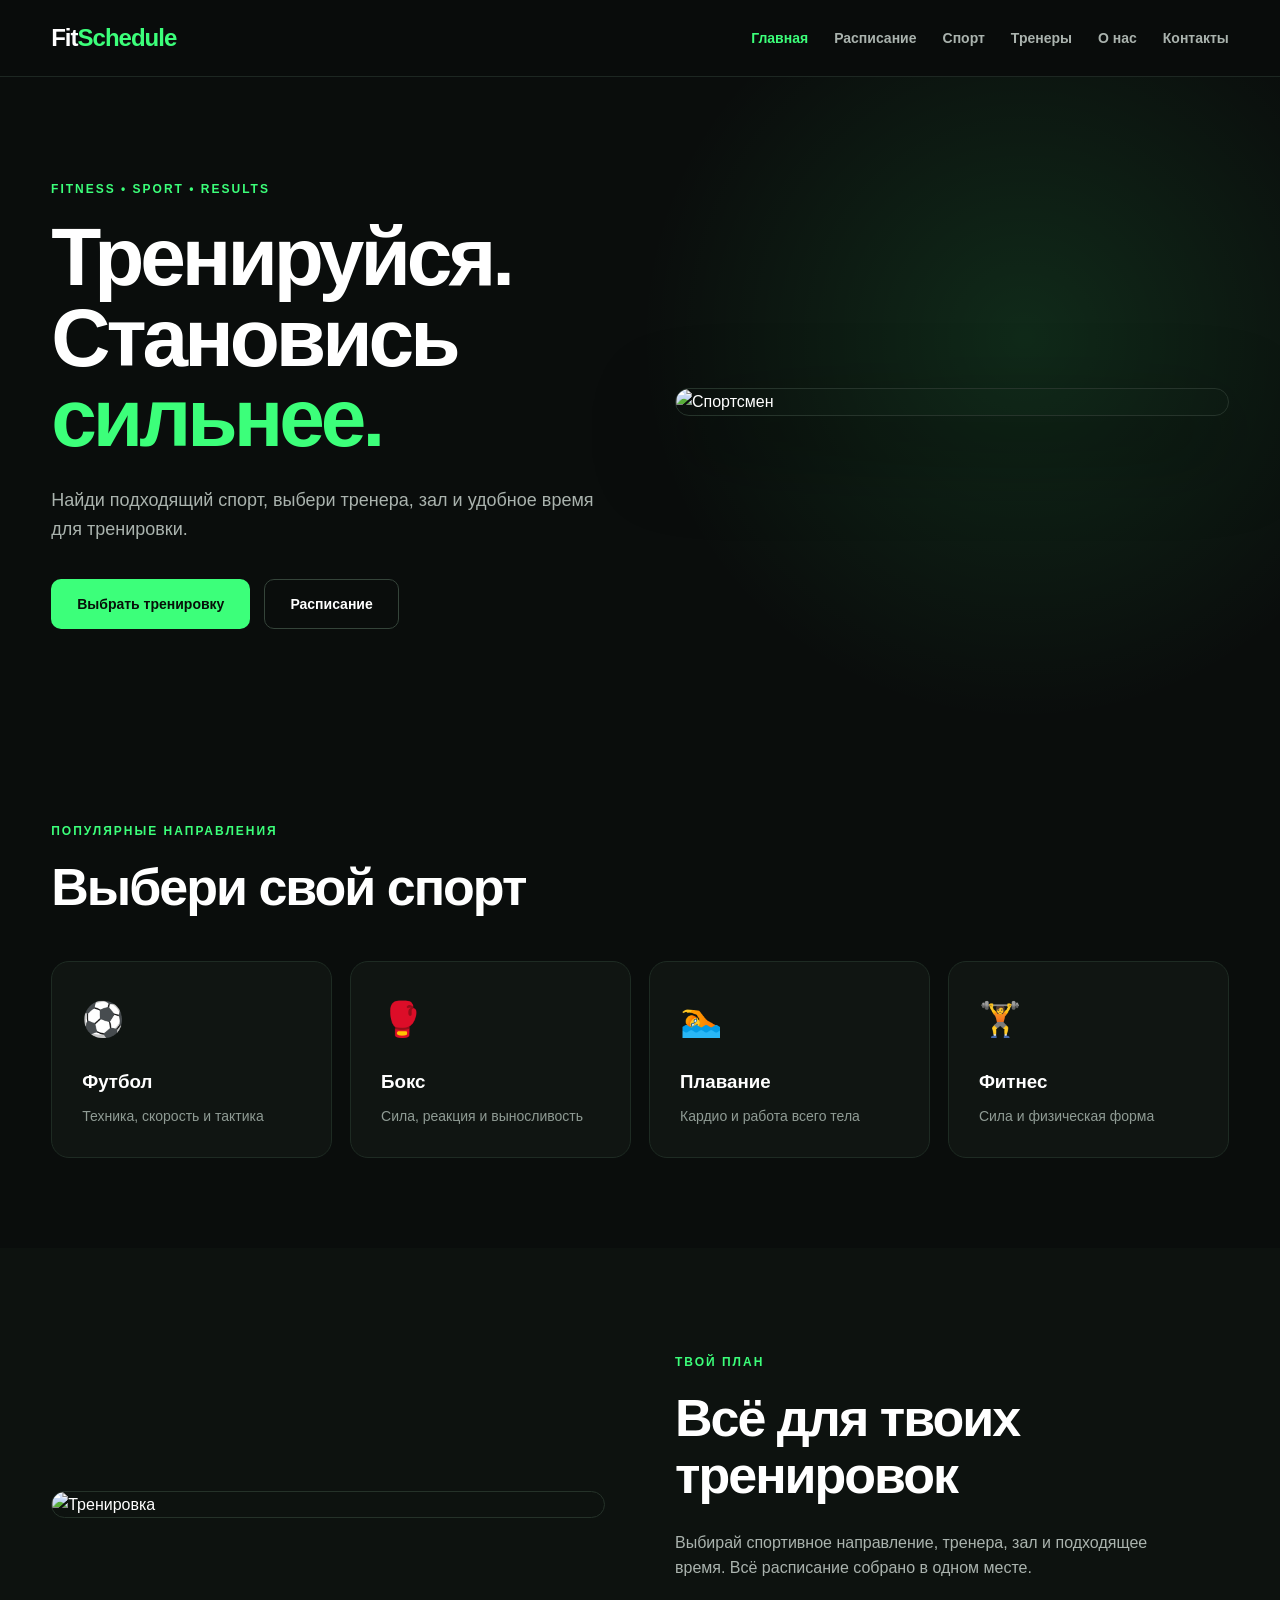
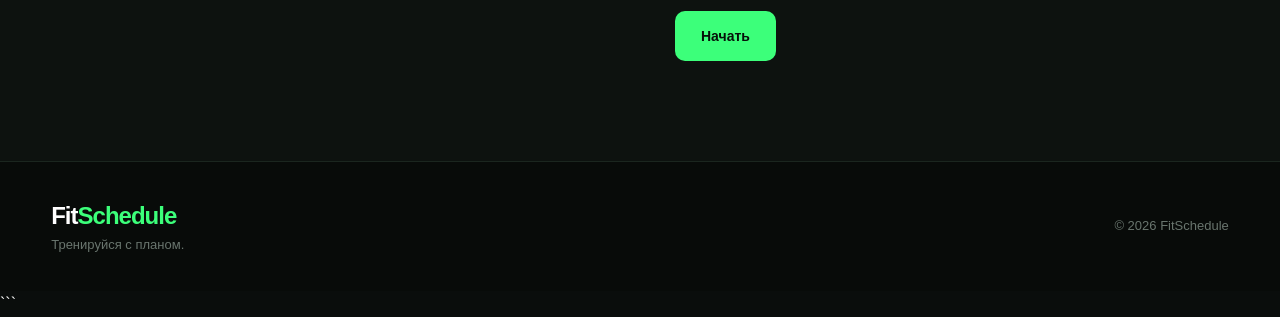
==== index.html @ cc8d7b60 "fibsv" ====
<!DOCTYPE html>
<html lang="ru">

<head>
    <meta charset="UTF-8">
    <meta name="viewport" content="width=device-width, initial-scale=1.0">

    <title>FitSchedule — Главная</title>

    <link rel="stylesheet" href="./style.css">
</head>

<body>

<header class="header">
    <div class="container nav">

        <a href="index.html" class="logo">
            Fit<span>Schedule</span>
        </a>

        <nav class="menu">
            <a href="./index.html" class="active">Главная</a>
            <a href="./schedule.html">Расписание</a>
            <a href="./sports.html">Спорт</a>
            <a href="./trainers.html">Тренеры</a>
            <a href="./about.html">О нас</a>
            <a href="./contact.html">Контакты</a>
        </nav>

    </div>
</header>


<main>

    <!-- Главный экран -->
    <section class="hero">
        <div class="container hero-content">

            <div class="hero-text">

                <p class="badge">FITNESS • SPORT • RESULTS</p>

                <h1>
                    Тренируйся.<br>
                    Становись <span>сильнее.</span>
                </h1>

                <p class="hero-description">
                    Найди подходящий спорт, выбери тренера,
                    зал и удобное время для тренировки.
                </p>

                <div class="buttons">
                    <a href="./sports.html" class="btn btn-primary">
                        Выбрать тренировку
                    </a>

                    <a href="./schedule.html" class="btn btn-secondary">
                        Расписание
                    </a>
                </div>

            </div>

            <div class="hero-image">
                <!-- Фотография -->
                <img src="https://picsum.photos/seed/athlete1/600/400"
                     alt="Спортсмен">
            </div>

        </div>
    </section>


    <!-- Популярные направления -->
    <section class="section">

        <div class="container">

            <div class="section-title">
                <p class="badge">ПОПУЛЯРНЫЕ НАПРАВЛЕНИЯ</p>
                <h2>Выбери свой спорт</h2>
            </div>

            <div class="sport-grid">

                <a href="sports.html" class="sport-card">
                    <span>⚽</span>
                    <h3>Футбол</h3>
                    <p>Техника, скорость и тактика</p>
                </a>

                <a href="./sports.html" class="sport-card">
                    <span>🥊</span>
                    <h3>Бокс</h3>
                    <p>Сила, реакция и выносливость</p>
                </a>

                <a href="./sports.html" class="sport-card">
                    <span>🏊</span>
                    <h3>Плавание</h3>
                    <p>Кардио и работа всего тела</p>
                </a>

                <a href="./sports.html" class="sport-card">
                    <span>🏋️</span>
                    <h3>Фитнес</h3>
                    <p>Сила и физическая форма</p>
                </a>

            </div>

        </div>

    </section>


    <!-- Информационный блок -->
    <section class="image-section">

        <div class="container image-section-content">

            <img src="https://picsum.photos/seed/training2/600/400"
                 alt="Тренировка">

            <div>
                <p class="badge">ТВОЙ ПЛАН</p>

                <h2>
                    Всё для твоих тренировок
                </h2>

                <p>
                    Выбирай спортивное направление, тренера,
                    зал и подходящее время. Всё расписание
                    собрано в одном месте.
                </p>

                <a href="./sports.html" class="btn btn-primary">
                    Начать
                </a>
            </div>

        </div>

    </section>

</main>


<footer class="footer">

    <div class="container footer-content">

        <div>
            <a href="./index.html" class="logo">
                Fit<span>Schedule</span>
            </a>

            <p>
                Тренируйся с планом.
            </p>
        </div>

        <p>© 2026 FitSchedule</p>

    </div>

</footer>

</body>
</html>
```
---- style.css ----
/* =========================================
   ОСНОВНЫЕ НАСТРОЙКИ
   ========================================= */

* {
    margin: 0;
    padding: 0;
    box-sizing: border-box;
}

html {
    scroll-behavior: smooth;
}

body {
    font-family: Arial, Helvetica, sans-serif;

    background: #0a0d0c;
    color: #ffffff;

    line-height: 1.6;

    overflow-x: hidden;
}


/* =========================================
   ОБЩИЕ КЛАССЫ
   ========================================= */

.container {
    width: min(1180px, 92%);
    margin: 0 auto;
}

a {
    color: inherit;
    text-decoration: none;
}

img {
    max-width: 100%;
    display: block;
}

.section {
    padding: 90px 0;
}


/* =========================================
   HEADER
   ========================================= */

.header {
    position: sticky;
    top: 0;
    z-index: 100;

    background: rgba(10, 13, 12, 0.94);

    border-bottom: 1px solid #1d2722;

    backdrop-filter: blur(12px);
}

.nav {
    min-height: 76px;

    display: flex;
    align-items: center;
    justify-content: space-between;

    gap: 30px;
}

.logo {
    font-size: 24px;
    font-weight: 800;

    letter-spacing: -1px;

    white-space: nowrap;
}

.logo span {
    color: #3cff7a;
}

.menu {
    display: flex;
    align-items: center;

    gap: 26px;
}

.menu a {
    color: #aab3ae;

    font-size: 14px;
    font-weight: 600;

    transition:
        color 0.3s ease,
        transform 0.3s ease;
}

.menu a:hover,
.menu a.active {
    color: #3cff7a;
}

.menu a:hover {
    transform: translateY(-2px);
}


/* =========================================
   HERO
   ========================================= */

.hero {
    min-height: 650px;

    display: flex;
    align-items: center;

    background:
        radial-gradient(
            circle at 80% 40%,
            rgba(60, 255, 122, 0.12),
            transparent 35%
        );
}

.hero-content {
    display: grid;
    grid-template-columns: 1fr 1fr;

    gap: 70px;

    align-items: center;
}

.hero-text {
    animation: fadeUp 0.8s ease forwards;
}

.badge {
    display: inline-block;

    margin-bottom: 18px;

    color: #3cff7a;

    font-size: 12px;
    font-weight: 800;

    letter-spacing: 2px;
}

.hero h1 {
    font-size: clamp(48px, 7vw, 82px);

    line-height: 0.98;

    letter-spacing: -4px;

    margin-bottom: 28px;
}

.hero h1 span {
    color: #3cff7a;
}

.hero-description {
    max-width: 550px;

    color: #aab3ae;

    font-size: 18px;

    margin-bottom: 35px;
}

.hero-image {
    animation: fadeIn 1s ease forwards;
}

.hero-image img {
    width: 100%;

    border-radius: 24px;

    border: 1px solid #26342b;

    box-shadow:
        0 30px 80px rgba(0, 0, 0, 0.5);
}


/* =========================================
   BUTTONS
   ========================================= */

.buttons {
    display: flex;

    flex-wrap: wrap;

    gap: 14px;
}

.btn {
    display: inline-flex;

    align-items: center;
    justify-content: center;

    min-height: 50px;

    padding: 0 25px;

    border-radius: 10px;

    font-size: 14px;
    font-weight: 800;

    border: 1px solid transparent;

    transition:
        transform 0.3s ease,
        box-shadow 0.3s ease,
        background 0.3s ease;
}

.btn:hover {
    transform: translateY(-4px);

    box-shadow: 0 12px 30px rgba(60, 255, 122, 0.18);
}

.btn-primary {
    background: #3cff7a;
    color: #071009;
}

.btn-primary:hover {
    background: #65ff94;
}

.btn-secondary {
    background: transparent;

    border-color: #35443a;

    color: #ffffff;
}

.btn-secondary:hover {
    border-color: #3cff7a;
    color: #3cff7a;
}


/* =========================================
   ЗАГОЛОВКИ СЕКЦИЙ
   ========================================= */

.section-title {
    margin-bottom: 45px;
}

.section-title h2,
.image-section h2 {
    font-size: clamp(32px, 5vw, 52px);

    line-height: 1.1;

    letter-spacing: -2px;
}


/* =========================================
   КАРТОЧКИ СПОРТА
   ========================================= */

.sport-grid {
    display: grid;

    grid-template-columns:
        repeat(4, 1fr);

    gap: 18px;
}

.sport-card {
    padding: 30px;

    min-height: 190px;

    background: #101512;

    border: 1px solid #1e2b23;

    border-radius: 18px;

    transition:
        transform 0.3s ease,
        border-color 0.3s ease,
        background 0.3s ease;
}

.sport-card:hover {
    transform: translateY(-7px);

    border-color: #3cff7a;

    background: #121b16;
}

.sport-card span {
    font-size: 34px;

    display: block;

    margin-bottom: 20px;
}

.sport-card h3 {
    margin-bottom: 8px;
}

.sport-card p {
    color: #8f9b94;

    font-size: 14px;
}


/* =========================================
   IMAGE SECTION
   ========================================= */

.image-section {
    padding: 100px 0;

    background: #0d120f;
}

.image-section-content {
    display: grid;

    grid-template-columns: 1fr 1fr;

    gap: 70px;

    align-items: center;
}

.image-section img {
    width: 100%;

    border-radius: 22px;

    border: 1px solid #253229;
}

.image-section p:not(.badge) {
    color: #aab3ae;

    margin: 25px 0 30px;

    max-width: 520px;
}


/* =========================================
   PAGE HEADER
   ========================================= */

.page-header {
    padding: 100px 0 70px;

    background:
        radial-gradient(
            circle at 70% 50%,
            rgba(60, 255, 122, 0.08),
            transparent 35%
        );
}

.page-header h1 {
    font-size: clamp(42px, 6vw, 70px);

    line-height: 1;

    letter-spacing: -3px;

    margin-bottom: 20px;
}

.page-header p:not(.badge) {
    color: #929d96;

    font-size: 17px;
}


/* =========================================
   РАСПИСАНИЕ
   ========================================= */

.schedule {
    display: flex;

    flex-direction: column;

    gap: 22px;
}

.day {
    background: #101512;

    border: 1px solid #202c25;

    border-radius: 18px;

    overflow: hidden;
}

.day-header {
    padding: 22px 26px;

    display: flex;

    justify-content: space-between;

    align-items: center;

    border-bottom: 1px solid #202c25;
}

.day-header span {
    color: #76827b;

    font-size: 13px;
}

.training {
    display: flex;

    justify-content: space-between;

    align-items: center;

    gap: 20px;

    padding: 23px 26px;

    border-bottom: 1px solid #1a241e;

    transition: background 0.3s ease;
}

.training:last-child {
    border-bottom: none;
}

.training:hover {
    background: #141b17;
}

.training h3 {
    margin: 5px 0;
}

.training p {
    color: #7f8b84;

    font-size: 13px;
}

.time {
    color: #3cff7a;

    font-size: 13px;

    font-weight: 800;
}

.tag {
    padding: 7px 12px;

    border-radius: 20px;

    background: #18241c;

    color: #3cff7a;

    font-size: 12px;

    white-space: nowrap;
}


/* =========================================
   БОЛЬШАЯ СЕТКА СПОРТОВ
   ========================================= */

.sport-large-grid {
    display: grid;

    grid-template-columns:
        repeat(3, 1fr);

    gap: 24px;
}

.sport-item {
    overflow: hidden;

    background: #101512;

    border: 1px solid #202c25;

    border-radius: 20px;

    transition:
        transform 0.35s ease,
        border-color 0.35s ease;
}

.sport-item:hover {
    transform: translateY(-8px);

    border-color: #3cff7a;
}

.sport-item img {
    width: 100%;

    height: 220px;

    object-fit: cover;

    transition: transform 0.5s ease;
}

.sport-item:hover img {
    transform: scale(1.05);
}

.sport-item-content {
    padding: 25px;
}

.sport-category {
    color: #3cff7a;

    font-size: 10px;

    font-weight: 800;

    letter-spacing: 1.5px;
}

.sport-item h2 {
    margin: 8px 0;
}

.sport-item p {
    color: #8e9992;

    font-size: 14px;

    margin-bottom: 20px;
}

.small-link {
    color: #3cff7a;

    font-size: 13px;

    font-weight: 800;

    transition: padding-left 0.3s ease;
}

.small-link:hover {
    padding-left: 6px;
}


/* =========================================
   ТРЕНЕРЫ
   ========================================= */

.trainer-grid {
    display: grid;

    grid-template-columns:
        repeat(4, 1fr);

    gap: 20px;
}

.trainer-card {
    background: #101512;

    border: 1px solid #202c25;

    border-radius: 18px;

    overflow: hidden;

    transition:
        transform 0.3s ease,
        border-color 0.3s ease;
}

.trainer-card:hover {
    transform: translateY(-7px);

    border-color: #3cff7a;
}

.trainer-card img {
    width: 100%;

    aspect-ratio: 1 / 1;

    object-fit: cover;
}

.trainer-info {
    padding: 20px;
}

.trainer-info h2 {
    font-size: 18px;

    margin-bottom: 6px;
}

.trainer-info p {
    color: #89958e;

    font-size: 13px;

    margin-bottom: 10px;
}

.trainer-info span {
    color: #3cff7a;

    font-size: 12px;

    font-weight: 700;
}


/* =========================================
   СТАТИСТИКА
   ========================================= */

.stats {
    display: grid;

    grid-template-columns:
        repeat(4, 1fr);

    gap: 20px;
}

.stat {
    padding: 30px;

    text-align: center;

    background: #101512;

    border: 1px solid #202c25;

    border-radius: 16px;
}

.stat strong {
    display: block;

    color: #3cff7a;

    font-size: 40px;

    margin-bottom: 5px;
}

.stat span {
    color: #89958e;

    font-size: 13px;
}


/* =========================================
   КОНТАКТЫ
   ========================================= */

.contact-grid {
    display: grid;

    grid-template-columns: 1fr 1fr;

    gap: 70px;
}

.contact-item {
    display: flex;

    align-items: center;

    gap: 18px;

    padding: 20px 0;

    border-bottom: 1px solid #202c25;
}

.contact-item > span {
    font-size: 25px;
}

.contact-item h3 {
    font-size: 16px;
}

.contact-item p {
    color: #89958e;

    font-size: 14px;
}


/* =========================================
   ФОРМА
   ========================================= */

.contact-form {
    display: flex;

    flex-direction: column;

    gap: 10px;

    padding: 30px;

    background: #101512;

    border: 1px solid #202c25;

    border-radius: 18px;
}

.contact-form label {
    color: #aeb8b2;

    font-size: 13px;

    margin-top: 8px;
}

.contact-form input,
.contact-form textarea {
    width: 100%;

    padding: 14px 16px;

    background: #0a0d0c;

    color: #ffffff;

    border: 1px solid #29372e;

    border-radius: 9px;

    outline: none;

    font-family: inherit;

    transition: border-color 0.3s ease;
}

.contact-form input:focus,
.contact-form textarea:focus {
    border-color: #3cff7a;
}

.contact-form textarea {
    resize: vertical;

    margin-bottom: 15px;
}


/* =========================================
   FOOTER
   ========================================= */

.footer {
    padding: 35px 0;

    background: #080b09;

    border-top: 1px solid #1b261f;
}

.footer-content {
    display: flex;

    justify-content: space-between;

    align-items: center;

    gap: 20px;
}

.footer p {
    color: #69756e;

    font-size: 13px;
}

.footer a:not(.logo) {
    color: #3cff7a;

    font-size: 13px;
}


/* =========================================
   АНИМАЦИИ
   ========================================= */

@keyframes fadeUp {

    from {
        opacity: 0;
        transform: translateY(25px);
    }

    to {
        opacity: 1;
        transform: translateY(0);
    }

}

@keyframes fadeIn {

    from {
        opacity: 0;
        transform: scale(0.97);
    }

    to {
        opacity: 1;
        transform: scale(1);
    }

}


/* Все основные блоки мягко появляются
   при открытии страницы */

main {
    animation: fadeIn 0.6s ease;
}


/* =========================================
   АДАПТАЦИЯ ДЛЯ ПЛАНШЕТОВ
   ========================================= */

@media (max-width: 1000px) {

    .menu {
        gap: 14px;
    }

    .menu a {
        font-size: 12px;
    }

    .sport-grid {
        grid-template-columns:
            repeat(2, 1fr);
    }

    .sport-large-grid {
        grid-template-columns:
            repeat(2, 1fr);
    }

    .trainer-grid {
        grid-template-columns:
            repeat(2, 1fr);
    }

    .stats {
        grid-template-columns:
            repeat(2, 1fr);
    }

}


/* =========================================
   АДАПТАЦИЯ ДЛЯ ТЕЛЕФОНОВ
   ========================================= */

@media (max-width: 700px) {

    .header {
        position: relative;
    }

    .nav {
        padding: 18px 0;

        flex-direction: column;

        align-items: flex-start;
    }

    .menu {
        width: 100%;

        display: flex;

        flex-wrap: wrap;

        gap: 12px 18px;
    }

    .hero {
        padding: 70px 0;
    }

    .hero-content {
        grid-template-columns: 1fr;

        gap: 45px;
    }

    .hero h1 {
        font-size: 50px;

        letter-spacing: -3px;
    }

    .hero-description {
        font-size: 16px;
    }

    .section {
        padding: 65px 0;
    }

    .image-section {
        padding: 65px 0;
    }

    .image-section-content {
        grid-template-columns: 1fr;

        gap: 40px;
    }

    .sport-grid,
    .sport-large-grid,
    .trainer-grid {
        grid-template-columns: 1fr;
    }

    .stats {
        grid-template-columns: 1fr 1fr;
    }

    .day-header {
        align-items: flex-start;

        flex-direction: column;

        gap: 5px;
    }

    .training {
        align-items: flex-start;

        flex-direction: column;
    }

    .contact-grid {
        grid-template-columns: 1fr;

        gap: 45px;
    }

    .footer-content {
        align-items: flex-start;

        flex-direction: column;
    }

}


/* =========================================
   МАЛЕНЬКИЕ ТЕЛЕФОНЫ
   ========================================= */

@media (max-width: 450px) {

    .hero h1 {
        font-size: 42px;
    }

    .buttons {
        flex-direction: column;
    }

    .btn {
        width: 100%;
    }

    .stats {
        grid-template-columns: 1fr;
    }

    .page-header {
        padding: 70px 0 50px;
    }

}
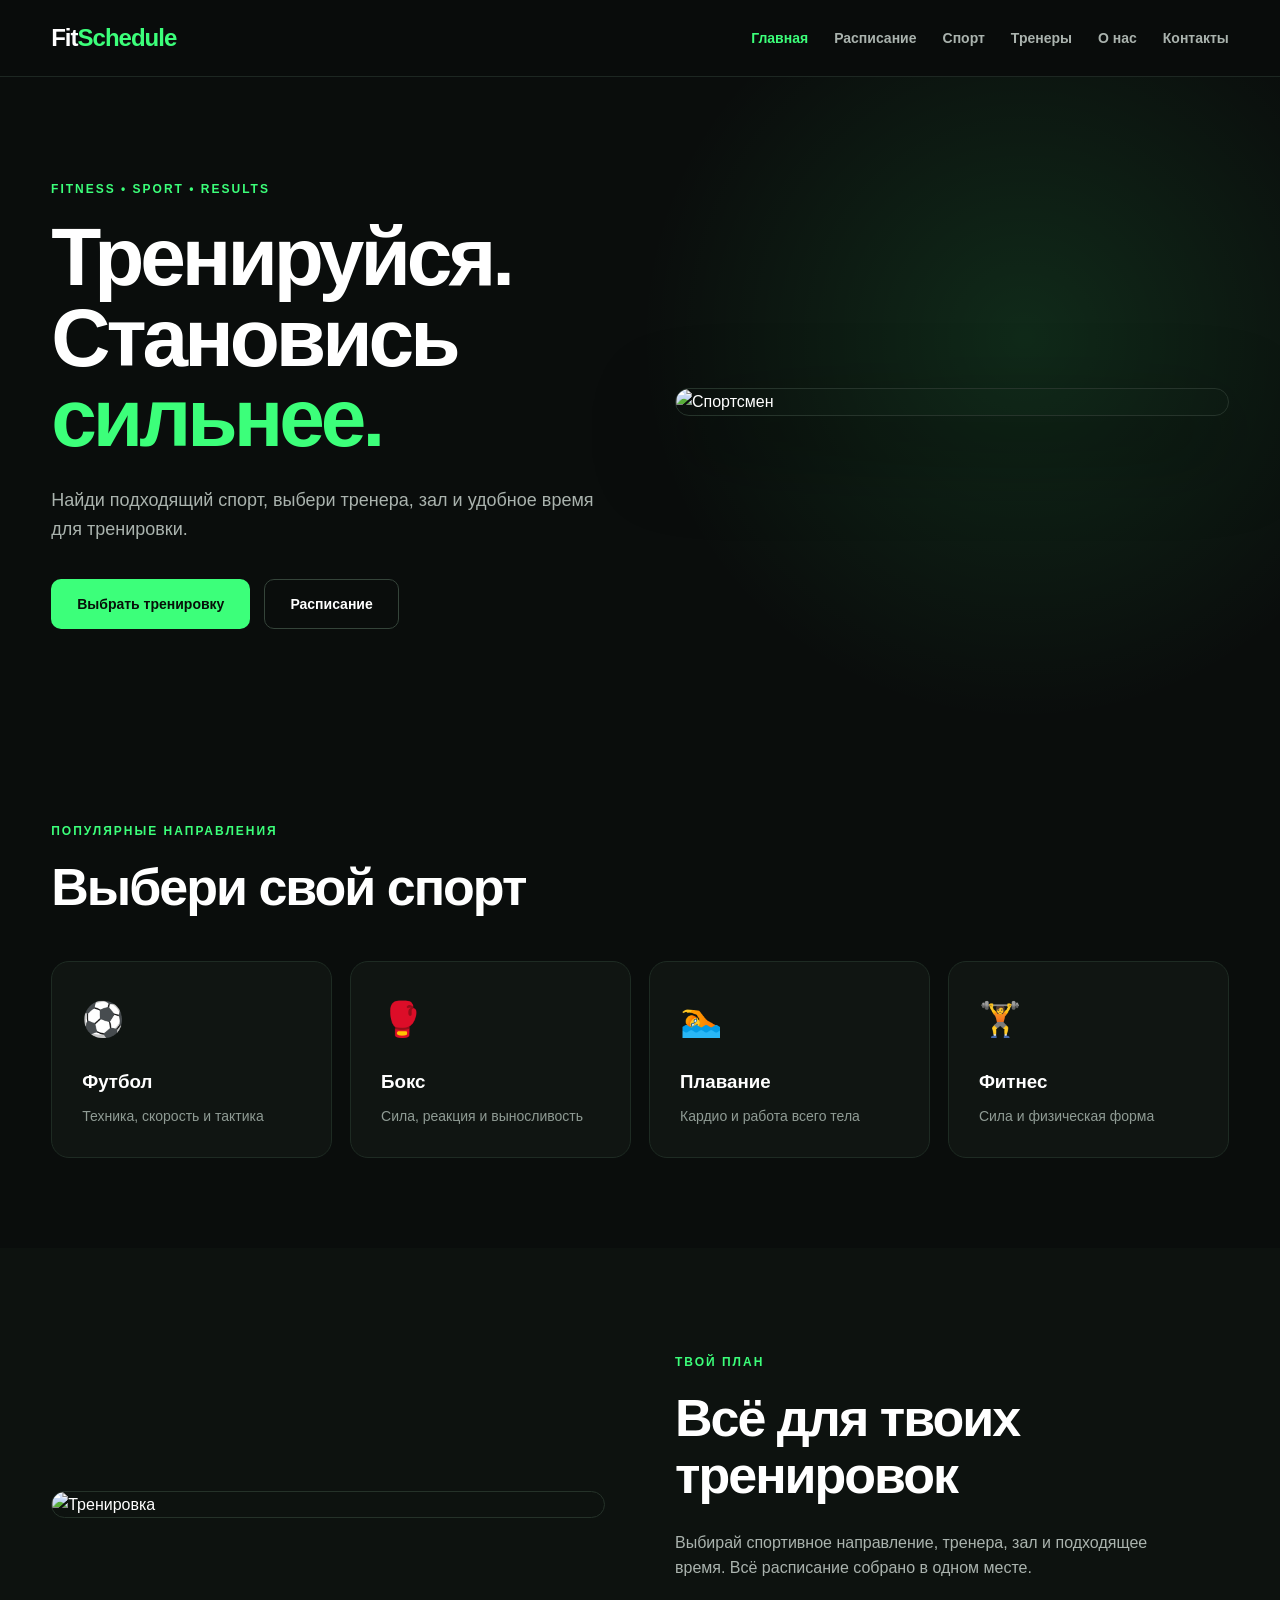
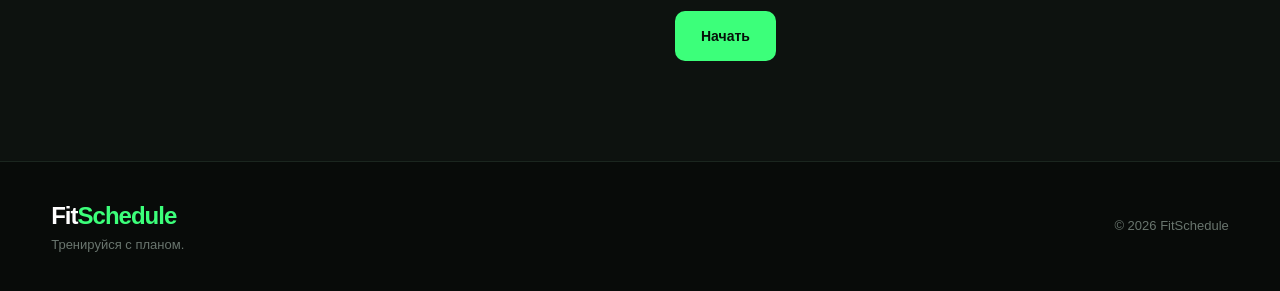
==== commit 85e23f67: "Changed" ====
--- a/index.html
+++ b/index.html
@@ -87,7 +87,7 @@
             <div class="sport-grid">
 
                 <a href="sports.html" class="sport-card">
-                    <span>⚽</span>
+                    <span>⚽️</span>
                     <h3>Футбол</h3>
                     <p>Техника, скорость и тактика</p>
                 </a>
@@ -158,7 +158,6 @@
             <a href="./index.html" class="logo">
                 Fit<span>Schedule</span>
             </a>
-
             <p>
                 Тренируйся с планом.
             </p>
@@ -171,5 +170,4 @@
 </footer>
 
 </body>
-</html>
-```
+</html>
